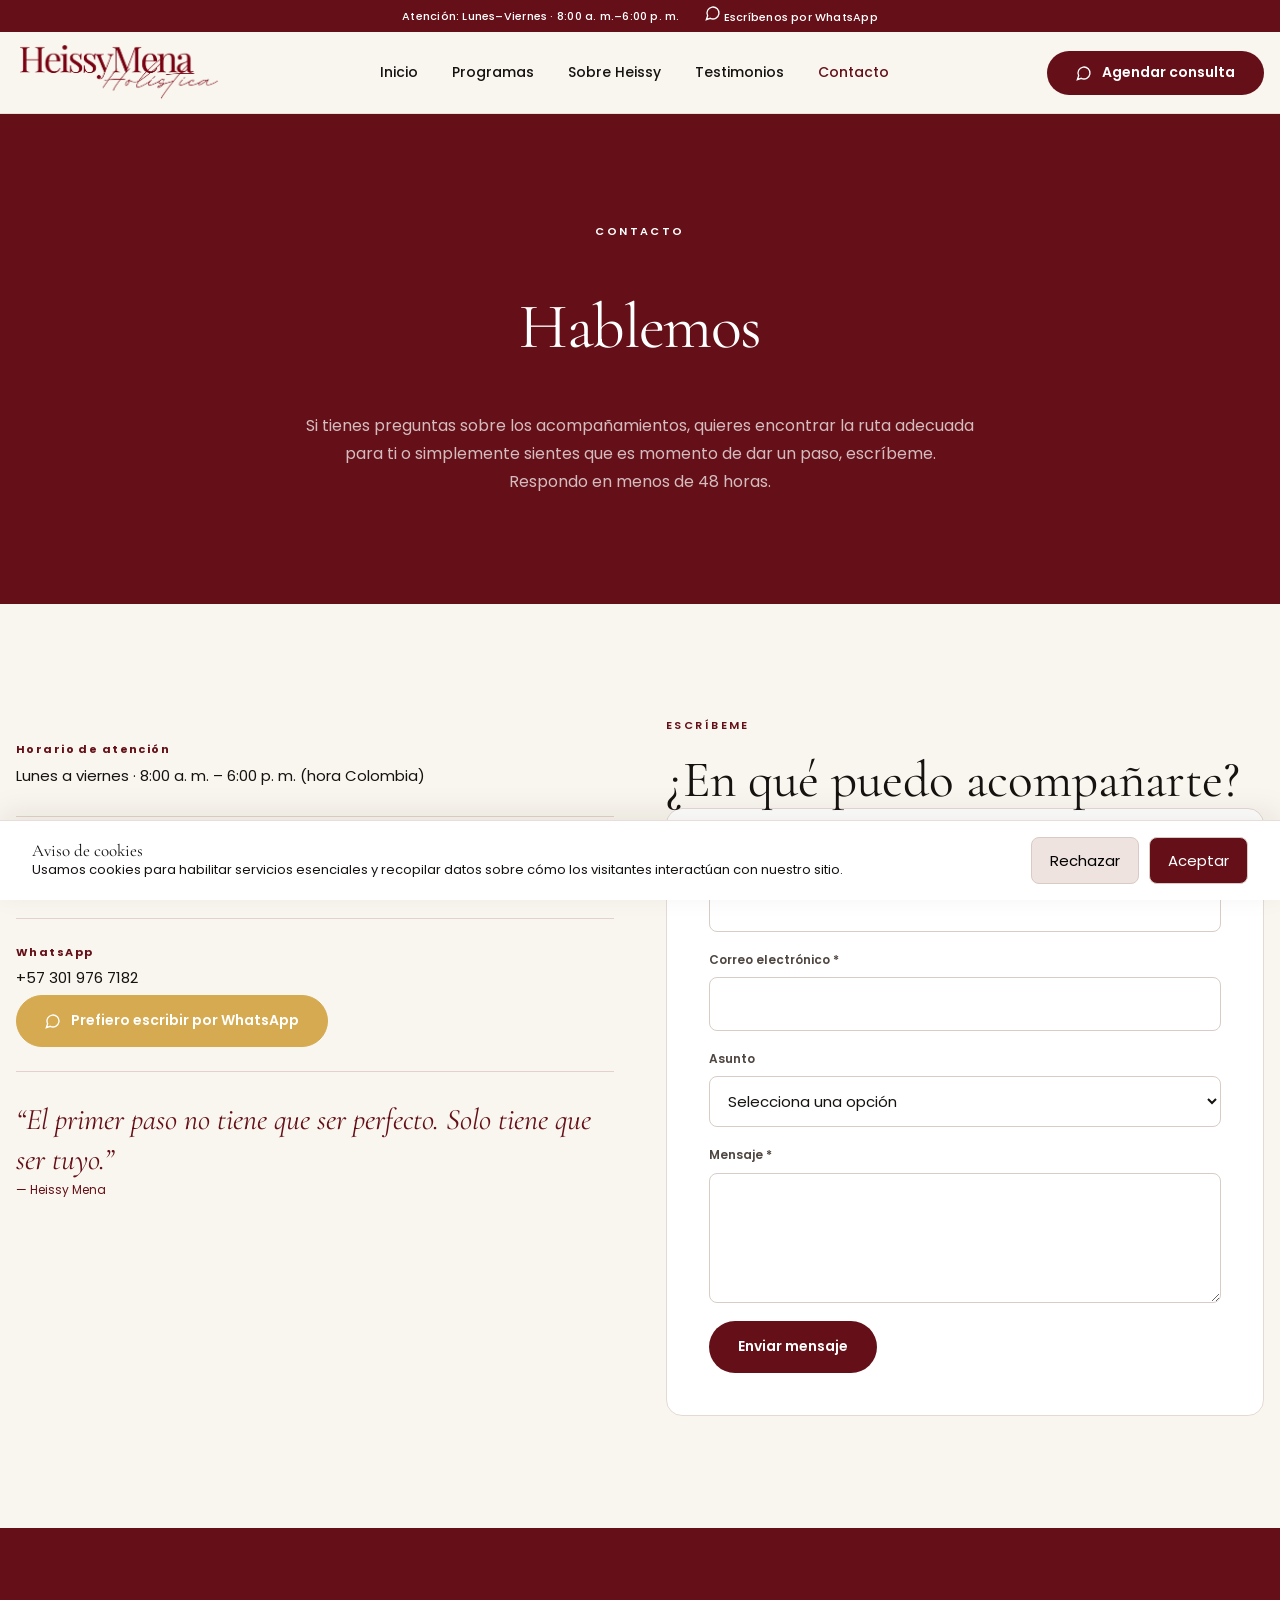
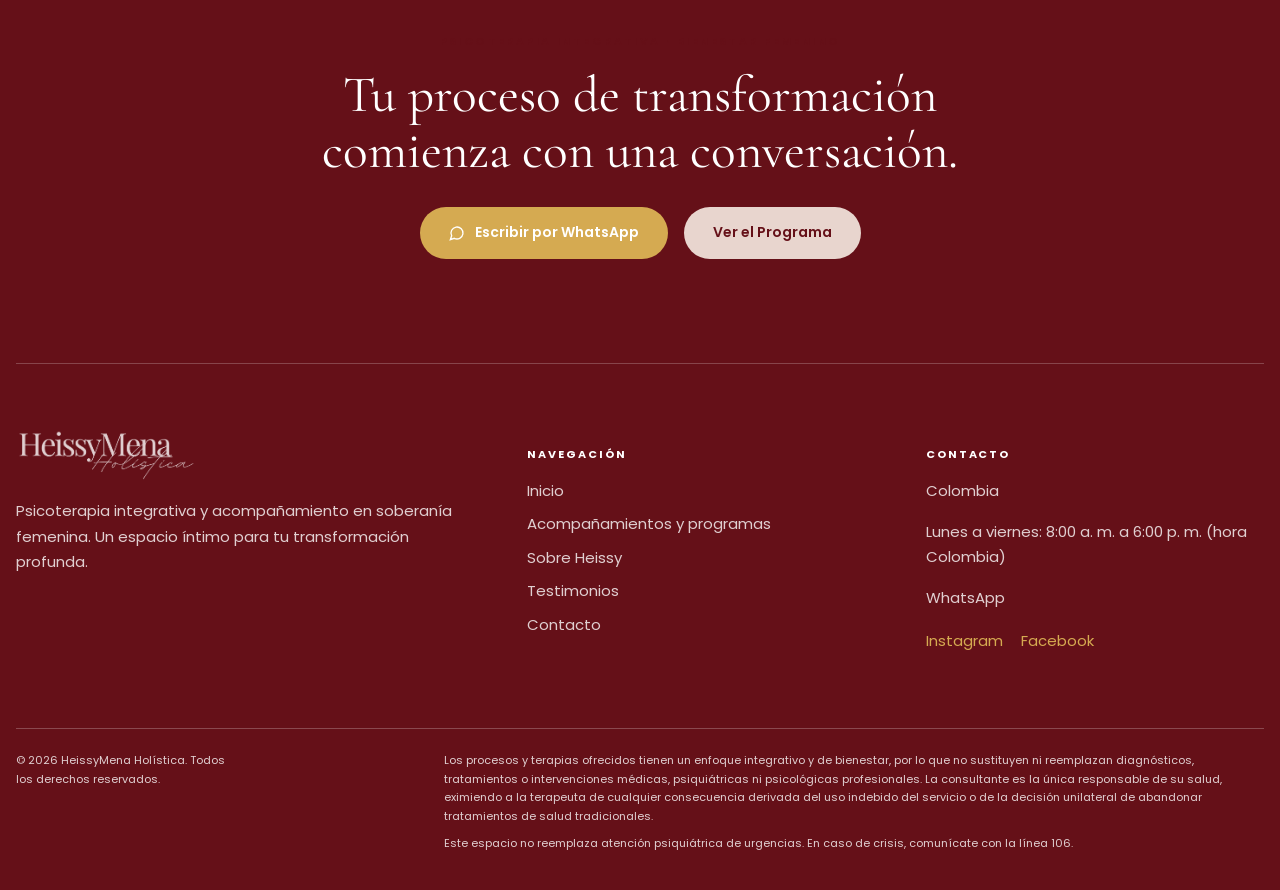
==== contacto/index.html @ 88c6ab63 "add missed files" ====
<!DOCTYPE html>
<html lang="es">
<head>
  <meta charset="utf-8">
  <meta name="viewport" content="width=device-width, initial-scale=1">
  <meta name="description" content="Contacto con Heissy Mena.">
  <title>Contacto · HeissyMena</title>
  <link rel="stylesheet" href="/styles.css?v=20261004">
  <link rel="shortcut icon" href="/favicon.png" type="image/x-icon">
  <script defer src="/app.js?v=20261004"></script>
</head>
<body data-page="contacto">
  <div class="topbar">
    <span>Atención: Lunes–Viernes · 8:00 a. m.–6:00 p. m.</span><a href="https://wa.me/573019767182?text=Hola%20Heissy%2C%20me%20gustar%C3%ADa%20agendar%20una%20consulta"><svg width="16" height="16" viewbox="0 0 24 24" fill="none" stroke="currentcolor" stroke-width="2">
    <path d="M7.9 20A9 9 0 1 0 4 16.1L2 22Z"></path></svg> Escríbenos por WhatsApp</a>
  </div>
  <header class="header">
    <div class="container header-inner">
      <a href="/" aria-label="Inicio"><img class="logo" src="/assets/logo.png" alt="HeissyMena Holística"></a>
      <nav class="nav" aria-label="Navegación principal">
        <a class="" href="/">Inicio</a><a class="" href="/programa/">Programas</a><a class="" href="/sobre/">Sobre Heissy</a><a class="" href="/testimonios/">Testimonios</a><a class="active" href="/contacto/">Contacto</a>
      </nav><a class="header-cta" href="https://wa.me/573019767182?text=Hola%20Heissy%2C%20me%20gustar%C3%ADa%20agendar%20una%20consulta"><svg width="16" height="16" viewbox="0 0 24 24" fill="none" stroke="currentcolor" stroke-width="2">
      <path d="M7.9 20A9 9 0 1 0 4 16.1L2 22Z"></path></svg> Agendar consulta</a><button class="mobile-toggle" aria-label="Abrir menú" aria-expanded="false">☰</button>
    </div>
  </header>
  <main>
    <section class="page-hero">
      <p class="eyebrow" style="color:#fff">Contacto</p>
      <h1 class="display">Hablemos</h1>
      <p class="lead">Si tienes preguntas sobre los acompañamientos, quieres encontrar la ruta adecuada para ti o simplemente sientes que es momento de dar un paso, escríbeme. Respondo en menos de 48 horas.</p>
    </section>
    <section class="section">
      <div class="container contact-layout">
        <div class="contact-info reveal">
          <div class="contact-row">
            <strong>Horario de atención</strong>
            <p>Lunes a viernes · 8:00 a. m. – 6:00 p. m. (hora Colombia)</p>
          </div>
          <div class="contact-row">
            <strong>Modalidad</strong>
            <p>Sesiones 100% online · Toda Colombia y el mundo</p>
          </div>
          <div class="contact-row">
            <strong>WhatsApp</strong>
            <p>+57 301 976 7182</p><a class="btn btn-outline" href="https://wa.me/573019767182?text=Hola%20Heissy%2C%20me%20gustar%C3%ADa%20agendar%20una%20consulta"><svg width="16" height="16" viewbox="0 0 24 24" fill="none" stroke="currentcolor" stroke-width="2">
            <path d="M7.9 20A9 9 0 1 0 4 16.1L2 22Z"></path></svg> Prefiero escribir por WhatsApp</a>
          </div>
          <blockquote class="quote">
            “El primer paso no tiene que ser perfecto. Solo tiene que ser tuyo.”<small style="display:block;font:12px var(--sans)">— Heissy Mena</small>
          </blockquote>
        </div>
        <div>
          <p class="eyebrow">Escríbeme</p>
          <h2 class="section-title">¿En qué puedo acompañarte?</h2>
          <form class="form-card reveal js-form">
            <div class="form-status">
              ¡Mensaje recibido! Te responderé en menos de 48 horas.
            </div>
            <div class="field">
              <label>Nombre *</label><input name="nombre" required="">
            </div>
            <div class="field">
              <label>Correo electrónico *</label><input type="email" name="email" required="">
            </div>
            <div class="field">
              <label>Asunto</label><select name="asunto">
                <option>
                  Selecciona una opción
                </option>
                <option>
                  Valoración terapéutica
                </option>
                <option>
                  Regulación Emocional
                </option>
                <option>
                  De la Exigencia al Ritmo Natural
                </option>
                <option>
                  Acompañamiento Integral de Expansión &amp; Presencia
                </option>
                <option>
                  Activa tu alquimia interna femenina
                </option>
                <option>
                  Programa de 90 Días
                </option>
                <option>
                  Tengo una pregunta general
                </option>
                <option>
                  Otro
                </option>
              </select>
            </div>
            <div class="field">
              <label>Mensaje *</label>
              <textarea required=""></textarea>
            </div><button class="btn btn-primary" type="submit">Enviar mensaje</button>
          </form>
        </div>
      </div>
    </section>
  </main>
  <section class="cta-band">
    <p class="eyebrow">Psicoterapia Integrativa · Bienestar Femenino</p>
    <h2 class="section-title">Tu proceso de transformación<br>
    comienza con una conversación.</h2>
    <div class="actions">
      <a class="btn btn-gold" href="https://wa.me/573019767182?text=Hola%20Heissy%2C%20me%20gustar%C3%ADa%20agendar%20una%20consulta"><svg width="16" height="16" viewbox="0 0 24 24" fill="none" stroke="currentcolor" stroke-width="2">
      <path d="M7.9 20A9 9 0 1 0 4 16.1L2 22Z"></path></svg> Escribir por WhatsApp</a><a class="btn btn-tiza" href="/programa/">Ver el Programa</a>
    </div>
  </section>
  <footer class="footer">
    <div class="container footer-top">
      <div>
        <img class="footer-logo" src="/assets/logo-dark.png" alt="HeissyMena Holística">
        <p>Psicoterapia integrativa y acompañamiento en soberanía femenina. Un espacio íntimo para tu transformación profunda.</p>
      </div>
      <div>
        <h4>Navegación</h4><a href="/">Inicio</a><a href="/programa/">Acompañamientos y programas</a><a href="/sobre/">Sobre Heissy</a><a href="/testimonios/">Testimonios</a><a href="/contacto/">Contacto</a>
      </div>
      <div>
        <h4>Contacto</h4>
        <p>Colombia</p>
        <p>Lunes a viernes: 8:00 a. m. a 6:00 p. m. (hora Colombia)</p><a href="https://wa.me/573019767182">WhatsApp</a>
        <div class="footer-social"><a href="https://www.instagram.com/heissymenaholistica.co" target="_blank" rel="noopener noreferrer">Instagram</a><a href="https://www.facebook.com/share/1HW1AP8QaU/" target="_blank" rel="noopener noreferrer">Facebook</a></div>
      </div>
    </div>
    <div class="container footer-bottom">
      <span>© 2026 HeissyMena Holística. Todos los derechos reservados.</span>
      <div class="legal-notices"><p>Los procesos y terapias ofrecidos tienen un enfoque integrativo y de bienestar, por lo que no sustituyen ni reemplazan diagnósticos, tratamientos o intervenciones médicas, psiquiátricas ni psicológicas profesionales. La consultante es la única responsable de su salud, eximiendo a la terapeuta de cualquier consecuencia derivada del uso indebido del servicio o de la decisión unilateral de abandonar tratamientos de salud tradicionales.</p><p>Este espacio no reemplaza atención psiquiátrica de urgencias. En caso de crisis, comunícate con la línea 106.</p></div>
    </div>
  </footer>
  <aside class="cookie" role="dialog" aria-label="Aviso de cookies">
    <p><strong>Aviso de cookies</strong>Usamos cookies para habilitar servicios esenciales y recopilar datos sobre cómo los visitantes interactúan con nuestro sitio.</p>
    <div class="cookie-actions">
      <button data-cookie="rejected">Rechazar</button><button data-cookie="accepted">Aceptar</button>
    </div>
  </aside>
</body>
</html>
---- styles.css ----
@import url('https://fonts.googleapis.com/css2?family=Cormorant+Garamond:ital,wght@0,300;0,400;0,600;1,400;1,600&family=Poppins:wght@400;500;600&display=swap');
:root {
  --ivory: #f9f6ef;
  --wine: #651018;
  --wine-dark: #651018;
  --blush: #e8d8d0;
  --gold: #d5aa51;
  --olive: #607b2d;
  --ink: #151210;
  --muted: #25201e;
  --white: #fff;
  --line: rgba(123, 16, 24, .16);
  --serif: "Cormorant Garamond", Georgia, serif;
  --sans: "Poppins", sans-serif;
  --container: 1248px;
}
* {
  box-sizing: border-box;
}
html {
  scroll-behavior: smooth;
}
body {
  margin: 0;
  background: var(--ivory);
  color: var(--ink);
  font-family: var(--sans);
  font-size: 15px;
  line-height: 1.7;
}
body.menu-open {
  overflow: hidden;
}
::selection {
  background: var(--wine);
  color: #fff;
}
a {
  color: inherit;
  text-decoration: none;
}
img {
  display: block;
  max-width: 100%;
}
button, input, select, textarea {
  font: inherit;
}
button, a {
  outline-offset: 4px;
}
:focus-visible {
  outline: 2px solid var(--gold);
}
.container {
  width: min(var(--container), calc(100% - 32px));
  margin-inline: auto;
}
.serif {
  font-family: var(--serif);
}
.eyebrow {
  margin: 0 0 18px;
  color: var(--wine);
  font-size: 11px;
  font-weight: 600;
  letter-spacing: .22em;
  text-transform: uppercase;
}
.display {
  font-family: var(--serif);
  font-size: clamp(42px, 5vw, 72px);
  font-weight: 400;
  letter-spacing: -.025em;
  line-height: 1.02;
}
.section-title {
  margin: 0;
  font-family: var(--serif);
  font-size: clamp(36px, 4vw, 58px);
  font-weight: 400;
  line-height: 1.08;
}
.lead {
  font-size: 16px;
  color: var(--muted);
  line-height: 1.75;
}
.center {
  text-align: center;
}
.topbar {
  height: 32px;
  background: var(--wine);
  color: #fff;
  display: flex;
  justify-content: center;
  align-items: center;
  gap: 25px;
  font-size: 11px;
  font-weight: 500;
  letter-spacing: .02em;
}
.header {
  height: 82px;
  background: rgba(249, 246, 239, .98);
  border-bottom: 1px solid #eadfd9;
  position: relative;
  z-index: 50;
}
.header-inner {
  height: 100%;
  display: flex;
  align-items: center;
  justify-content: space-between;
}
.logo {
  width: 205px;
}
.nav {
  display: flex;
  gap: 34px;
  align-items: center;
}
.nav a {
  font-size: 14px;
  font-weight: 500;
  transition: color .25s;
}
.nav a:hover, .nav a.active {
  color: var(--wine);
}
.header-cta, .btn {
  display: inline-flex;
  align-items: center;
  justify-content: center;
  gap: 10px;
  min-height: 52px;
  padding: 0 28px;
  border: 1px solid transparent;
  border-radius: 999px;
  font-size: 14px;
  font-weight: 600;
  cursor: pointer;
  transition: transform .28s ease, background .28s ease, color .28s ease, border-color .28s ease;
}
.header-cta {
  min-height: 44px;
  background: var(--wine);
  color: #fff;
}
.btn:hover, .header-cta:hover {
  transform: translateY(-2px);
}
.btn-primary {
  background: var(--wine);
  color: #fff;
}
.btn-gold {
  background: var(--gold);
  color: #fff;
}
.btn-outline {
  border-color: var(--gold);
  background-color: var(--gold);
  color: var(--white);
}
.btn-light {
  border-color: rgba(255, 255, 255, .7);
  color: #fff;
}

.btn-tiza{
  background-color: #E8D5CE;
  color: var(--wine);
}

.mobile-toggle {
  display: none;
  border: 0;
  background: none;
  color: var(--wine);
  font-size: 26px;
}
.hero-home {
  min-height: 738px;
  display: grid;
  grid-template-columns: 1.3fr .7fr;
  gap: 64px;
  align-items: center;
  padding-block: 96px;
}
.hero-copy {
  max-width: 640px;
}
.hero-copy .display {
  max-width: 620px;
  margin: 0 0 24px;
}
.hero-copy .lead {
  max-width: 580px;
  margin: 0 0 30px;
}
.actions {
  display: flex;
  gap: 16px;
  flex-wrap: wrap;
}
.arch {
  position: relative;
  width: min(100%, 384px);
  height: 510px;
  margin-left: auto;
  border-radius: 192px 192px 0 0;
  overflow: visible;
}
.arch img {
  width: 100%;
  height: 100%;
  object-fit: cover;
  border-radius: inherit;
}
.badge-90 {
  position: absolute;
  left: -18px;
  bottom: -18px;
  width: 80px;
  height: 80px;
  border-radius: 50%;
  display: grid;
  place-content: center;
  background: var(--gold);
  color: #fff;
  text-align: center;
  box-shadow: 0 12px 28px rgba(57, 35, 17, .18);
}
.badge-90 strong {
  font: 600 22px/18px var(--serif);
}
.badge-90 small {
  font: 600 9px/1 var(--sans);
  letter-spacing: .09em;
}
.section {
  padding: 112px 0;
}
.white {
  background: #fff;
}
.blush {
  background: var(--blush);
}
.wine {
  background: var(--wine);
  color: #fff;
}
.olive {
  background: var(--olive);
  color: #fff;
}
.intro {
  max-width: 740px;
  margin: 0 auto 58px;
}
.phase-grid {
  display: grid;
  grid-template-columns: repeat(3, 1fr);
  gap: 18px;
}
.phase {
  background: #fff;
  border: 1px solid #eee2dc;
  min-height: 350px;
  overflow: hidden;
}
.phase .cap {
  height: 110px;
  background: var(--blush);
  display: flex;
  align-items: end;
  padding: 22px 26px;
  font: 400 52px/1 var(--serif);
  color: rgba(123, 16, 24, .6);
}
.phase-body {
  padding: 28px;
}
.phase h3 {
  margin: 8px 0 12px;
  font: 400 30px/1.1 var(--serif);
}
.phase p {
  color: var(--muted);
}
.investment {
  margin-top: 42px;
  text-align: center;
}
.price {
  font: 400 42px/1 var(--sans);
  margin: 8px 0;
}
.service-grid {
  display: grid;
  grid-template-columns: repeat(2, minmax(0, 1fr));
  gap: 22px;
}
.service-card {
  min-width: 0;
  padding: 38px;
  background: var(--ivory);
  border: 1px solid rgba(101, 16, 24, .14);
  border-radius: 14px;
  display: flex;
  flex-direction: column;
  align-items: flex-start;
}
.service-card:not(.service-card--intro) {
  padding-top: 0;
  overflow: hidden;
}
.service-cover {
  width: calc(100% + 76px);
  height: 340px;
  margin: 0 -38px 34px;
  overflow: hidden;
  background: var(--blush);
}
.service-cover img {
  width: 100%;
  height: 100%;
  object-fit: cover;
  transition: transform .7s cubic-bezier(.16, 1, .3, 1);
}
.service-card:hover .service-cover img {
  transform: scale(1.025);
}
.service-cover--body img {
  object-position: center 48%;
}
.service-cover--rhythm img {
  object-position: center 38%;
}
.service-cover--expansion img {
  object-position: center 57%;
}
.service-cover--alchemy img {
  object-position: center 34%;
}
.service-card--intro {
  grid-column: 1 / -1;
  display: grid;
  grid-template-columns: minmax(0, 1fr) minmax(260px, .7fr);
  column-gap: 54px;
}
.service-card--intro .service-card__header,
.service-card--intro .service-description {
  grid-column: 1;
}
.service-card--intro .service-details,
.service-card--intro .btn {
  grid-column: 2;
}
.service-card--intro .service-details {
  grid-row: 1 / span 2;
  align-self: center;
}
.service-card--intro .btn {
  align-self: end;
}
.service-card--deep {
  background: var(--wine);
  color: #fff;
  border-color: var(--wine);
}
.service-card__header h3 {
  margin: 8px 0 0;
  font: 400 clamp(30px, 3vw, 40px)/1.08 var(--serif);
  text-wrap: balance;
}
.service-label-row {
  display: flex;
  align-items: center;
  justify-content: space-between;
  gap: 16px;
}
.service-label {
  margin: 0;
  color: var(--wine);
  font-size: 11px;
  font-weight: 600;
  letter-spacing: .16em;
  text-transform: uppercase;
}
.service-card--deep .service-label,
.program-highlight .service-label {
  color: var(--gold);
}
.service-badge {
  padding: 5px 10px;
  border: 1px solid rgba(255, 255, 255, .42);
  border-radius: 999px;
  font-size: 10px;
  font-weight: 600;
  letter-spacing: .08em;
  text-transform: uppercase;
  white-space: nowrap;
}
.service-subtitle {
  margin: 12px 0 0;
  color: var(--wine);
  font-size: 13px;
  font-weight: 500;
}
.service-description {
  margin: 24px 0 30px;
  color: var(--muted);
  line-height: 1.75;
}
.service-card--deep .service-description {
  color: rgba(255, 255, 255, .82);
}
.service-details {
  width: 100%;
  margin-top: auto;
  margin-bottom: 28px;
  border-top: 1px solid rgba(101, 16, 24, .16);
}
.service-details div {
  padding: 13px 0;
  border-bottom: 1px solid rgba(101, 16, 24, .16);
  display: flex;
  justify-content: space-between;
  gap: 22px;
}
.service-details span {
  color: var(--muted);
  font-size: 12px;
}
.service-details strong {
  color: var(--wine);
  text-align: right;
  font-size: 13px;
}
.service-card--deep .service-details,
.service-card--deep .service-details div {
  border-color: rgba(255, 255, 255, .2);
}
.service-card--deep .service-details span,
.service-card--deep .service-details strong {
  color: #fff;
}
.service-card--deep .btn {
  background: var(--gold);
}
.program-highlight {
  padding: 76px 0;
  background: var(--wine);
  color: #fff;
}
.program-highlight__inner {
  display: flex;
  align-items: center;
  justify-content: space-between;
  gap: 48px;
}
.program-highlight .section-title {
  margin-top: 7px;
}
.program-highlight p:not(.service-label) {
  margin: 14px 0 0;
  color: rgba(255, 255, 255, .78);
}

/* Dedicated programs page */
.programs-intro {
  padding: 104px 0 88px;
  background: var(--ivory);
}
.programs-intro__layout {
  display: grid;
  grid-template-columns: minmax(0, 1.15fr) minmax(360px, .85fr);
  align-items: end;
  gap: 72px;
}
.programs-intro h1 {
  max-width: 760px;
  margin: 0;
  color: var(--wine);
  font: 400 clamp(54px, 7vw, 94px)/.94 var(--serif);
  letter-spacing: -.03em;
  text-wrap: balance;
}
.programs-intro__copy {
  max-width: 580px;
}
.programs-intro__copy p {
  margin: 0 0 18px;
  color: var(--muted);
  font-size: 16px;
  line-height: 1.8;
}
.text-link {
  display: inline-flex;
  align-items: center;
  gap: 10px;
  margin-top: 12px;
  padding-bottom: 3px;
  border-bottom: 1px solid currentColor;
  color: var(--wine);
  font-weight: 600;
}
.valuation-band {
  padding: 56px 0;
  background: var(--wine);
  color: #fff;
}
.valuation-band__layout {
  display: grid;
  grid-template-columns: minmax(0, 1.3fr) minmax(280px, .7fr) auto;
  align-items: center;
  gap: 48px;
}
.valuation-band h2 {
  margin: 6px 0 12px;
  font: 400 clamp(34px, 4vw, 48px)/1.05 var(--serif);
}
.valuation-band p:not(.service-label) {
  max-width: 680px;
  margin: 0;
  color: rgba(255, 255, 255, .78);
}
.valuation-band .service-label,
.program-entry--wine .service-label {
  color: var(--gold);
}
.program-entry {
  padding: 112px 0;
  background: #fff;
}
.program-entry--tinted {
  background: var(--blush);
}
.program-entry--wine {
  background: var(--wine);
  color: #fff;
}
.program-entry__layout {
  display: grid;
  grid-template-columns: minmax(300px, .82fr) minmax(0, 1.18fr);
  align-items: center;
  gap: clamp(56px, 8vw, 116px);
}
.program-entry__layout--reverse .program-entry__image {
  order: 2;
}
.program-entry__image {
  min-height: 600px;
  margin: 0;
  overflow: hidden;
  border-radius: 220px 220px 14px 14px;
}
.program-entry__image img {
  width: 100%;
  height: 100%;
  min-height: 600px;
  object-fit: cover;
  transition: transform .8s cubic-bezier(.16, 1, .3, 1);
}
.program-entry:hover .program-entry__image img {
  transform: scale(1.025);
}
#retorno-al-cuerpo .program-entry__image img {
  object-position: center 48%;
}
#ritmo-natural .program-entry__image img {
  object-position: center 45%;
}
#expansion-presencia .program-entry__image img {
  object-position: center 57%;
}
#alquimia-femenina .program-entry__image img {
  object-position: center 34%;
}
.program-entry__content {
  max-width: 680px;
}
.program-entry__content h2 {
  max-width: 740px;
  margin: 8px 0 20px;
  color: var(--wine);
  font: 400 clamp(42px, 5vw, 66px)/.98 var(--serif);
  letter-spacing: -.025em;
  text-wrap: balance;
}
.program-entry__content > p:not(.service-label):not(.program-entry__subtitle) {
  max-width: 66ch;
  margin: 0 0 16px;
  color: var(--muted);
  line-height: 1.85;
}
.program-entry__subtitle {
  max-width: 54ch;
  margin: -6px 0 26px;
  color: var(--wine);
  font-family: var(--serif);
  font-size: 23px;
  font-style: italic;
  line-height: 1.35;
}
.program-entry--wine .program-entry__content h2,
.program-entry--wine .program-entry__content > p {
  color: #fff;
}
.program-entry--wine .program-entry__content > p:not(.service-label) {
  color: rgba(255, 255, 255, .8);
}
.program-entry__label-row {
  display: flex;
  align-items: center;
  gap: 16px;
}
.program-entry__label-row > * {
  margin: 0;
}
.program-entry__label-row span {
  padding: 4px 10px;
  border: 1px solid rgba(255, 255, 255, .42);
  border-radius: 999px;
  font-size: 10px;
  font-weight: 600;
  letter-spacing: .12em;
  text-transform: uppercase;
}
.program-facts {
  margin: 34px 0 32px;
  border-top: 1px solid var(--line);
}
.program-facts div {
  display: flex;
  justify-content: space-between;
  gap: 24px;
  padding: 14px 0;
  border-bottom: 1px solid var(--line);
}
.program-facts dt {
  color: var(--muted);
  font-size: 12px;
  letter-spacing: .1em;
  text-transform: uppercase;
}
.program-facts dd {
  margin: 0;
  color: var(--wine);
  font-size: 14px;
  font-weight: 600;
  text-align: right;
}
.program-facts--light,
.program-facts--light div {
  border-color: rgba(255, 255, 255, .22);
}
.program-facts--light dt,
.program-facts--light dd {
  color: #fff;
}
.valuation-band .program-facts {
  margin: 0;
}
.programs-process__heading {
  display: grid;
  grid-template-columns: 1fr 1fr;
  align-items: end;
  gap: 64px;
  margin-bottom: 60px;
}
.programs-process__heading > p {
  max-width: 58ch;
  margin: 0;
  color: var(--muted);
}
.programs-process__steps {
  display: grid;
  grid-template-columns: repeat(3, 1fr);
  gap: 36px;
  margin: 0;
  padding: 0;
  list-style: none;
}
.programs-process__steps li {
  display: grid;
  grid-template-columns: auto 1fr;
  gap: 18px;
  padding-top: 24px;
  border-top: 1px solid var(--line);
}
.programs-process__steps span {
  display: grid;
  width: 38px;
  height: 38px;
  place-items: center;
  border: 1px solid var(--gold);
  border-radius: 50%;
  color: var(--wine);
  font-weight: 600;
}
.programs-process__steps h3 {
  margin: 2px 0 8px;
  color: var(--wine);
  font: 600 23px/1.2 var(--serif);
}
.programs-process__steps p {
  margin: 0;
  color: var(--muted);
}
.process-section .intro {
  margin-bottom: 46px;
}
.process-grid {
  list-style: none;
  margin: 0;
  padding: 0;
  display: grid;
  grid-template-columns: repeat(3, 1fr);
  gap: 34px;
}
.process-step {
  padding-top: 22px;
  border-top: 1px solid rgba(101, 16, 24, .28);
  display: flex;
  gap: 18px;
}
.process-step > span {
  color: var(--wine);
  font: 400 34px/1 var(--serif);
}
.process-step strong {
  color: var(--wine);
  font-size: 15px;
}
.process-step p {
  margin: 7px 0 0;
  color: var(--muted);
}
.social-band {
  background: #fff;
}
.social-band__inner {
  display: grid;
  grid-template-columns: 1.2fr .8fr;
  gap: 70px;
  align-items: center;
}
.social-band .lead {
  max-width: 650px;
  margin: 18px 0 0;
}
.social-actions {
  display: flex;
  flex-direction: column;
  gap: 14px;
}
.policies-section {
  background: var(--ivory);
  border-top: 1px solid rgba(101, 16, 24, .12);
}
.policies-section .intro {
  margin: 0 0 42px;
}
.policy-grid {
  display: grid;
  grid-template-columns: repeat(2, 1fr);
  gap: 0 48px;
  border-top: 1px solid rgba(101, 16, 24, .2);
}
.policy-item {
  padding: 26px 0;
  border-bottom: 1px solid rgba(101, 16, 24, .2);
}
.policy-item h3 {
  margin: 0 0 8px;
  color: var(--wine);
  font: 600 18px/1.3 var(--serif);
}
.policy-item p {
  margin: 0;
  color: var(--muted);
}
.about-home {
  display: grid;
  grid-template-columns: .8fr 1.2fr;
  gap: 80px;
  align-items: center;
}
.about-image {
  height: 650px;
  border-radius: 250px 250px 0 0;
  overflow: hidden;
}
.about-image img {
  width: 100%;
  height: 100%;
  object-fit: cover;
}
.quote {
  font: italic 400 30px/1.35 var(--serif);
  color: var(--wine);
  margin: 28px 0;
}
.feature-list {
  display: grid;
  gap: 0;
  margin-top: 26px;
}
.feature {
  padding: 18px 0;
  border-top: 1px solid rgba(123, 16, 24, .15);
}
.feature strong {
  display: block;
  color: var(--wine);
  margin-bottom: 4px;
}
.testimonials-grid {
  display: grid;
  grid-template-columns: repeat(3, 1fr);
  gap: 18px;
}
.testimonial {
  padding: 32px;
  background: #fff;
  border: 1px solid #e8ddd8;
  min-height: 320px;
  display: flex;
  flex-direction: column;
}
.stars {
  color: var(--gold);
  letter-spacing: 3px;
}
.testimonial blockquote {
  font: italic 400 22px/1.5 var(--serif);
  margin: 24px 0;
  flex: 1;
}
.person {
  display: flex;
  align-items: center;
  gap: 13px;
}
.person img {
  width: 54px;
  height: 54px;
  border-radius: 50%;
  object-fit: cover;
}
.person strong {
  display: block;
}
.person small {
  color: var(--muted);
}
.cta-band {
  padding: 104px 16px;
  text-align: center;
  background: var(--wine);
  color: #fff;
}
.cta-band .section-title {
  max-width: 720px;
  margin: 0 auto 28px;
}
.cta-band__copy {
  max-width: 720px;
  margin: -8px auto 30px;
  color: rgba(255, 255, 255, .8);
  font-size: 16px;
  line-height: 1.75;
}
.cta-band .actions {
  justify-content: center;
}
.cta-band--social .actions {
  gap: 12px;
}
.footer {
  background: var(--wine);
  color: rgba(255, 255, 255, .8);
  padding: 0 0 30px;
}
.footer-top {
  padding: 66px 0;
  border-top: 1px solid rgba(255, 255, 255, .22);
  display: grid;
  grid-template-columns: 1.2fr .9fr .9fr;
  gap: 60px;
}
.footer-logo {
  width: 180px;
  margin-bottom: 16px;
  filter: brightness(0) invert(1);
  opacity: .8;
}
.footer h4 {
  color: #fff;
  font-size: 11px;
  letter-spacing: .18em;
  text-transform: uppercase;
}
.footer a {
  display: block;
  margin: 8px 0;
}
.footer-social {
  display: flex;
  gap: 18px;
  margin-top: 10px;
}
.footer-social a {
  color: var(--gold);
}
.footer-bottom {
  border-top: 1px solid rgba(255, 255, 255, .24);
  padding-top: 22px;
  display: flex;
  justify-content: space-between;
  align-items: flex-start;
  gap: 30px;
  font-size: 11px;
}
.footer-bottom > span {
  flex: 0 0 220px;
}
.legal-notices {
  max-width: 820px;
}
.legal-notices p {
  margin: 0 0 8px;
}
.page-hero {
  padding: 108px 16px;
  text-align: center;
  background: var(--wine);
  color: #fff;
}
.page-hero.blush-hero {
  background: var(--blush);
  color: var(--ink);
}
.page-hero .lead {
  max-width: 670px;
  margin: 18px auto 0;
  color: inherit;
  opacity: .72;
}
.check-layout {
  display: grid;
  grid-template-columns: .8fr 1.2fr;
  gap: 80px;
  align-items: start;
}
.check-list {
  display: grid;
  gap: 4px;
}
.check-list li {
  list-style: none;
  padding: 15px 0 15px 34px;
  border-bottom: 1px solid var(--line);
  position: relative;
}
.check-list li::before {
  content: "✓";
  position: absolute;
  left: 0;
  color: var(--wine);
  font-weight: 600;
}
.pullquote {
  margin-top: 40px;
  padding: 40px;
  background: var(--wine);
  color: #fff;
  font: italic 400 28px/1.35 var(--serif);
}
.phase-detail {
  display: grid;
  grid-template-columns: repeat(3, 1fr);
  gap: 20px;
}
.phase-detail article {
  padding: 34px;
  background: #fff;
  border: 1px solid #e5d8d0;
}
.phase-detail .num {
  font: 400 50px/1 var(--serif);
  color: var(--gold);
}
.phase-detail ul {
  padding: 0;
  margin: 22px 0 0;
}
.phase-detail li {
  list-style: none;
  padding: 8px 0;
  border-top: 1px solid #eee;
}
.includes {
  display: grid;
  grid-template-columns: repeat(2, 1fr);
  gap: 0;
}
.include {
  padding: 30px 34px;
  border-bottom: 1px solid rgba(255, 255, 255, .28);
}
.include:nth-child(odd) {
  border-right: 1px solid rgba(255, 255, 255, .28);
}
.include h3 {
  font: 400 29px/1.1 var(--serif);
  margin: 0 0 8px;
}
.price-box {
  max-width: 760px;
  margin: auto;
  padding: 60px;
  text-align: center;
  background: #fff;
  border: 1px solid #e8ddd8;
}
.form-layout, .contact-layout {
  display: grid;
  grid-template-columns: 1fr 1fr;
  gap: 52px;
  align-items: start;
}
.form-card {
  background: #fff;
  padding: 42px;
  border: 1px solid #e5d9d3;
  border-radius: 16px;
}
.field {
  display: grid;
  gap: 7px;
  margin-bottom: 18px;
}
.field label {
  font-size: 12px;
  font-weight: 600;
  color: #4f4541;
}
.field input, .field select, .field textarea {
  width: 100%;
  border: 1px solid #d8ccc6;
  border-radius: 8px;
  background: #fff;
  padding: 13px 14px;
  color: var(--ink);
}
.field textarea {
  min-height: 130px;
  resize: vertical;
}
.form-status {
  display: none;
  padding: 18px;
  background: #eef4e7;
  color: #42611d;
  margin-bottom: 18px;
}
.form-status.show {
  display: block;
}
.steps {
  display: grid;
  grid-template-columns: repeat(3, 1fr);
  gap: 18px;
  margin-top: 42px;
}
.step {
  padding: 26px;
  background: rgba(255, 255, 255, .12);
}
.step span {
  font: 400 36px/1 var(--serif);
  color: var(--gold);
}
.story-layout {
  display: grid;
  grid-template-columns: .82fr 1.18fr;
  gap: 86px;
  align-items: center;
}
.portrait-tall {
  height: 670px;
  border-radius: 220px 220px 0 0;
  object-fit: cover;
  width: 100%;
}
.story-copy p {
  color: var(--muted);
}
.philosophy {
  display: grid;
  grid-template-columns: 1fr 1fr;
  gap: 24px;
}
.philosophy article {
  padding: 28px 0;
  border-top: 1px solid rgba(255, 255, 255, .35);
}
.education {
  display: grid;
  grid-template-columns: repeat(2, 1fr);
  gap: 18px;
}
.education article {
  padding: 28px;
  background: #fff;
  border: 1px solid #e7dbd5;
}
.education h3 {
  font: 400 26px/1.2 var(--serif);
  margin: 0;
}
.education strong {
  display: block;
  color: var(--wine);
  font-size: 11px;
  letter-spacing: .12em;
  text-transform: uppercase;
  margin: 9px 0;
}
.stats {
  display: grid;
  grid-template-columns: repeat(4, 1fr);
  gap: 0;
  background: var(--wine);
  color: #fff;
  padding: 48px 0;
}
.stat {
  text-align: center;
}
.stat strong {
  display: block;
  font: 600 40px/1 var(--serif);
}
.stat span {
  font-size: 12px;
  opacity: .7;
}
.testimony-wall {
  display: grid;
  grid-template-columns: repeat(2, 1fr);
  gap: 24px;
}
.testimony-large {
  padding: 36px;
  background: #fff;
  border: 1px solid #e7dcd7;
}
.testimony-large .person {
  margin-bottom: 22px;
}
.testimony-large blockquote {
  font: italic 400 24px/1.55 var(--serif);
  margin: 0;
}
.contact-info {
  display: grid;
  gap: 0;
}
.contact-row {
  padding: 24px 0;
  border-bottom: 1px solid var(--line);
}
.contact-row strong {
  display: block;
  color: var(--wine);
  font-size: 11px;
  letter-spacing: .13em;
}
.contact-row p {
  margin: 4px 0;
}
.cookie {
  position: fixed;
  left: 0;
  right: 0;
  bottom: 0;
  z-index: 90;
  background: #fff;
  border-top: 1px solid #e8ddd8;
  box-shadow: 0 -8px 30px rgba(40, 20, 10, .08);
  padding: 16px 32px;
  display: flex;
  align-items: center;
  justify-content: space-between;
  gap: 28px;
}
.cookie p {
  margin: 0;
  max-width: 900px;
  font-size: 13px;
  line-height: 1.45;
}
.cookie strong {
  font: 400 17px var(--serif);
  display: block;
}
.cookie-actions {
  display: flex;
  gap: 10px;
}
.cookie button {
  padding: 10px 18px;
  border-radius: 8px;
  border: 1px solid #d8cbc5;
  background: #eee3de;
  cursor: pointer;
}
.cookie button:last-child {
  background: var(--wine);
  color: #fff;
}
.reveal {
  opacity: 1;
  transform: none;
  filter: none;
}
.js .reveal {
  opacity: 0;
  transform: translateY(24px);
  filter: blur(3px);
  transition: opacity .72s cubic-bezier(.16, 1, .3, 1), transform .72s cubic-bezier(.16, 1, .3, 1), filter .72s cubic-bezier(.16, 1, .3, 1);
}
.js .reveal.visible {
  opacity: 1;
  transform: none;
  filter: none;
}
.reveal:nth-child(2) {
  transition-delay: .08s;
}
.reveal:nth-child(3) {
  transition-delay: .16s;
}
.reveal:nth-child(4) {
  transition-delay: .24s;
}
@media (max-width: 900px) {
  .topbar {
    font-size: 9px;
  }
  .header {
    height: 72px;
  }
  .logo {
    width: 165px;
  }
  .nav, .header-cta {
    display: none;
  }
  .mobile-toggle {
    display: block;
  }
  .nav.open {
    display: flex;
    position: fixed;
    inset: 104px 0 0;
    background: var(--ivory);
    flex-direction: column;
    padding: 50px;
    gap: 28px;
  }
  .hero-home {
    grid-template-columns: 1fr;
    padding-block: 62px;
    gap: 50px;
  }
  .hero-copy {
    text-align: center;
    margin: auto;
  }
  .hero-copy .lead {
    margin-inline: auto;
  }
  .actions {
    justify-content: center;
  }
  .arch {
    margin: auto;
    width: min(85%, 384px);
  }
  .phase-grid, .phase-detail, .testimonials-grid, .service-grid, .process-grid, .policy-grid {
    grid-template-columns: 1fr;
  }
  .service-card--intro {
    grid-column: auto;
    display: flex;
  }
  .program-highlight__inner {
    align-items: flex-start;
    flex-direction: column;
  }
  .social-band__inner {
    grid-template-columns: 1fr;
    gap: 38px;
  }
  .about-home, .story-layout, .check-layout, .form-layout, .contact-layout {
    grid-template-columns: 1fr;
    gap: 42px;
  }
  .about-image, .portrait-tall {
    height: 520px;
    max-width: 430px;
    margin: auto;
  }
  .philosophy, .education, .includes, .testimony-wall {
    grid-template-columns: 1fr;
  }
  .include:nth-child(odd) {
    border-right: 0;
  }
  .steps {
    grid-template-columns: 1fr;
  }
  .programs-intro__layout,
  .valuation-band__layout,
  .program-entry__layout,
  .programs-process__heading {
    grid-template-columns: 1fr;
  }
  .programs-intro__layout {
    gap: 34px;
  }
  .valuation-band__layout {
    gap: 30px;
  }
  .valuation-band .btn {
    justify-self: start;
  }
  .program-entry__layout {
    gap: 52px;
  }
  .program-entry__layout--reverse .program-entry__image {
    order: 0;
  }
  .program-entry__image,
  .program-entry__image img {
    min-height: 520px;
  }
  .programs-process__heading {
    gap: 22px;
  }
  .programs-process__steps {
    grid-template-columns: 1fr;
  }
  .footer-top {
    grid-template-columns: 1fr;
  }
  .footer-bottom {
    flex-direction: column;
  }
  .stats {
    grid-template-columns: repeat(2, 1fr);
    gap: 36px 0;
  }
  .section {
    padding: 80px 0;
  }
}
@media (max-width: 560px) {
  .container {
    width: min(100% - 24px, var(--container));
  }
  .topbar {
    justify-content: center;
  }
  .topbar span:first-child {
    display: none;
  }
  .hero-home {
    min-height: auto;
    padding-block: 48px;
  }
  .display {
    font-size: 43px;
  }
  .section-title {
    font-size: 38px;
  }
  .arch {
    height: 430px;
  }
  .actions {
    flex-direction: column;
  }
  .btn {
    width: 100%;
  }
  .page-hero {
    padding: 78px 14px;
  }
  .form-card, .price-box {
    padding: 26px 20px;
  }
  .service-card {
    padding: 28px 22px;
  }
  .service-card:not(.service-card--intro) {
    padding-top: 0;
  }
  .service-cover {
    width: calc(100% + 44px);
    height: 280px;
    margin: 0 -22px 28px;
  }
  .service-label-row,
  .service-details div {
    align-items: flex-start;
    flex-direction: column;
    gap: 8px;
  }
  .service-details strong {
    text-align: left;
  }
  .service-badge {
    white-space: normal;
  }
  .program-highlight {
    padding: 62px 0;
  }
  .programs-intro {
    padding: 64px 0 58px;
  }
  .programs-intro h1 {
    font-size: 50px;
  }
  .valuation-band {
    padding: 46px 0;
  }
  .program-entry {
    padding: 72px 0;
  }
  .program-entry__image,
  .program-entry__image img {
    min-height: 430px;
  }
  .program-entry__image {
    border-radius: 180px 180px 12px 12px;
  }
  .program-entry__content h2 {
    font-size: 42px;
  }
  .program-entry__label-row,
  .program-facts div {
    align-items: flex-start;
    flex-direction: column;
    gap: 8px;
  }
  .program-facts dd {
    text-align: left;
  }
  .cookie {
    padding: 14px;
    display: block;
  }
  .cookie-actions {
    margin-top: 12px;
  }
  .cookie-actions button {
    flex: 1;
  }
  .footer {
    padding-bottom: 160px;
  }
  .stats {
    padding-inline: 12px;
  }
}
@media (prefers-reduced-motion: reduce) {
  html {
    scroll-behavior: auto;
  }
  .reveal {
    opacity: 1;
    transform: none;
    filter: none;
    transition: none;
  }
  .btn, .header-cta {
    transition: none;
  }
}
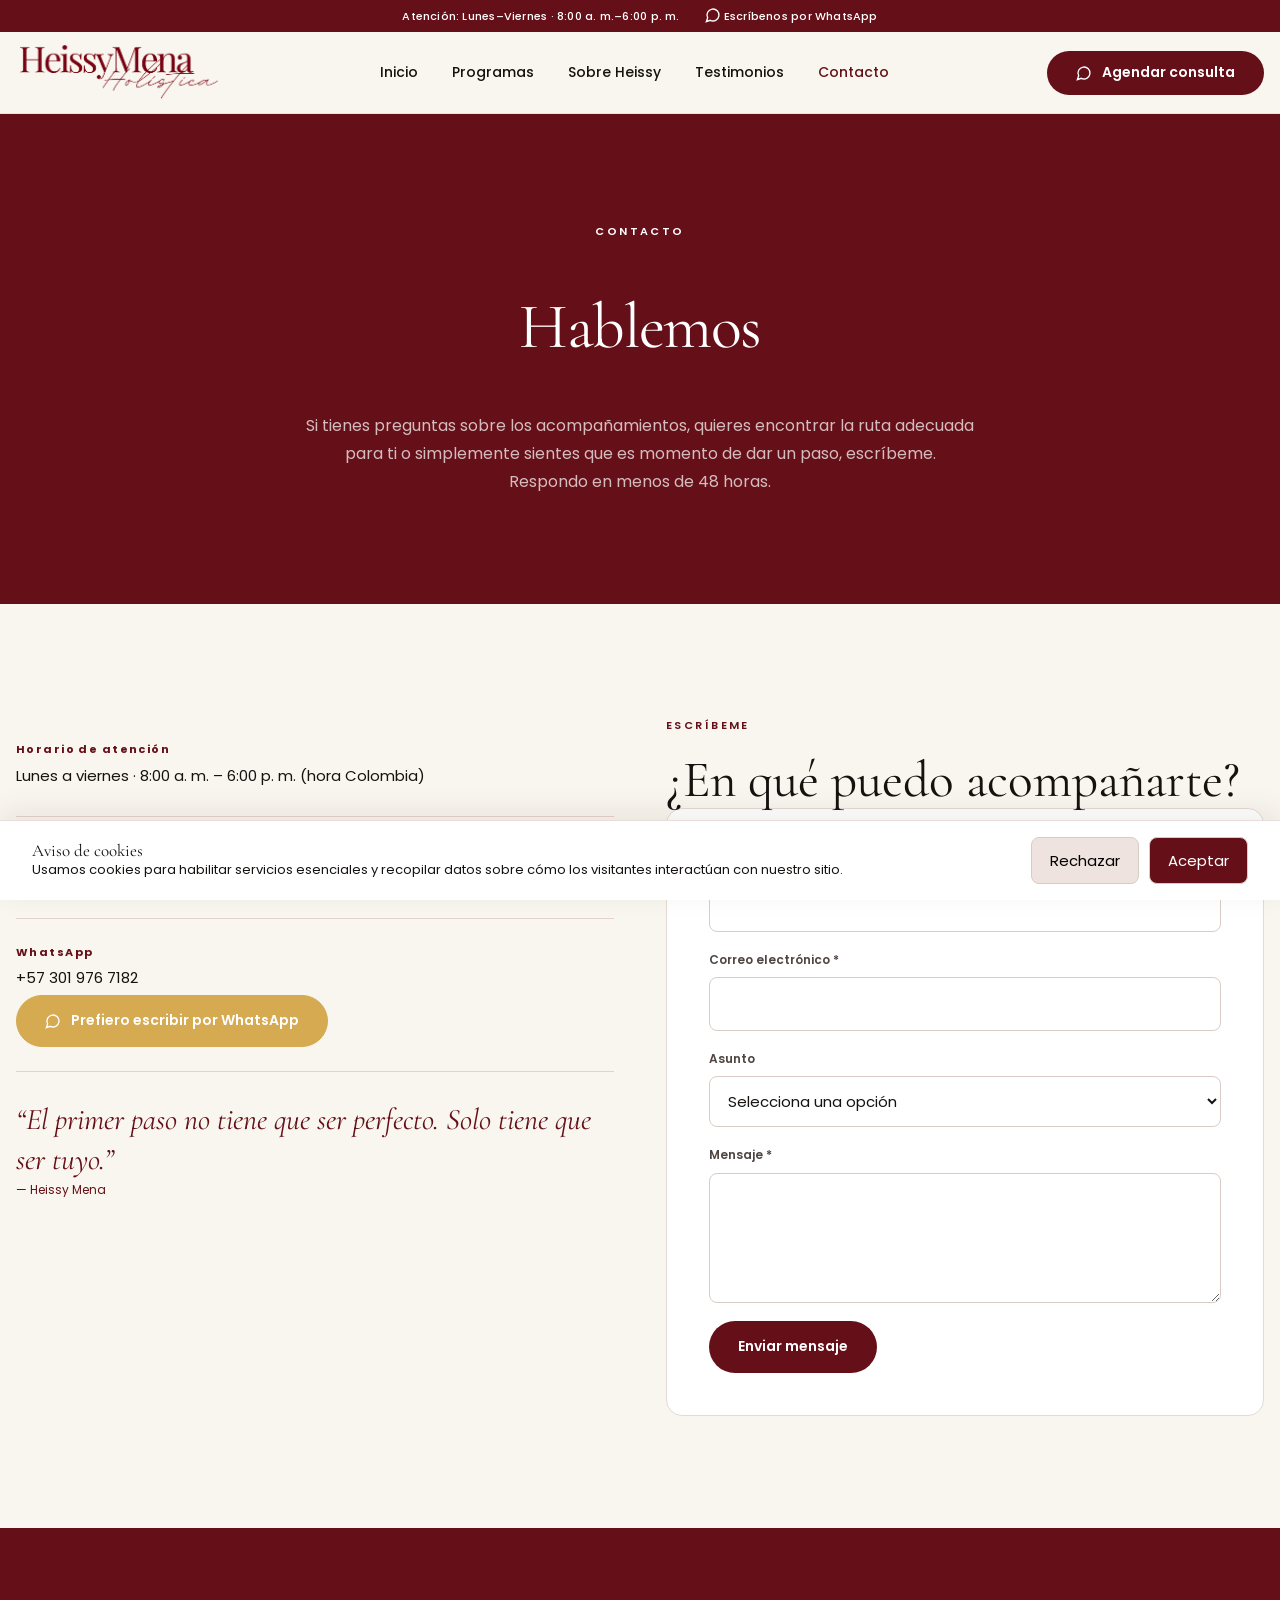
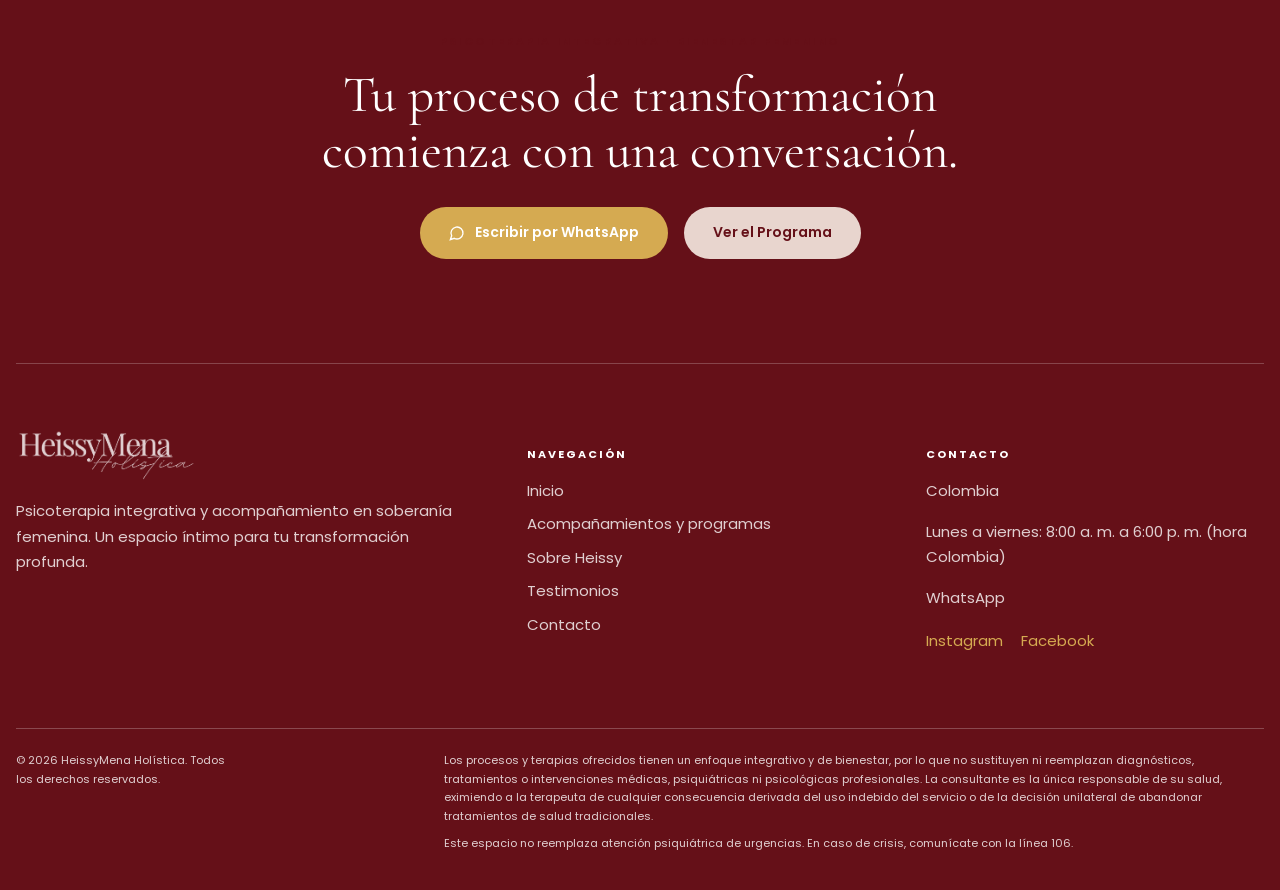
==== commit c8619037: "add: update WhatsApp link styling and improve text alignment across multiple pages" ====
--- a/contacto/index.html
+++ b/contacto/index.html
@@ -1,17 +1,50 @@
 <!DOCTYPE html>
-<html lang="es">
+<html lang="es" prefix="og: https://ogp.me/ns#">
 <head>
   <meta charset="utf-8">
   <meta name="viewport" content="width=device-width, initial-scale=1">
   <meta name="description" content="Contacto con Heissy Mena.">
   <title>Contacto · HeissyMena</title>
+
+  <link rel="canonical" href="https://heissymenaholistica.com/contacto/">
+  <link rel="image_src" href="https://heissymenaholistica.com/assets/open-graph-heissy-mena.jpg">
+
+  <meta property="og:locale" content="es_CO">
+  <meta property="og:type" content="website">
+  <meta property="og:site_name" content="HeissyMena Holística">
+  <meta property="og:title" content="Contacto · HeissyMena">
+  <meta property="og:description" content="Conversa con Heissy Mena para resolver tus preguntas y encontrar el acompañamiento adecuado para tu proceso.">
+  <meta property="og:url" content="https://heissymenaholistica.com/contacto/">
+  <meta property="og:image" content="https://heissymenaholistica.com/assets/open-graph-heissy-mena.jpg">
+  <meta property="og:image:url" content="https://heissymenaholistica.com/assets/open-graph-heissy-mena.jpg">
+  <meta property="og:image:secure_url" content="https://heissymenaholistica.com/assets/open-graph-heissy-mena.jpg">
+  <meta property="og:image:type" content="image/jpeg">
+  <meta property="og:image:width" content="1200">
+  <meta property="og:image:height" content="630">
+  <meta property="og:image:alt" content="Heissy Mena en su espacio de acompañamiento terapéutico">
+
+  <meta name="twitter:card" content="summary_large_image">
+  <meta name="twitter:title" content="Contacto · HeissyMena">
+  <meta name="twitter:description" content="Conversa con Heissy Mena para resolver tus preguntas y encontrar el acompañamiento adecuado para tu proceso.">
+  <meta name="twitter:image" content="https://heissymenaholistica.com/assets/open-graph-heissy-mena.jpg">
+  <meta name="twitter:image:alt" content="Heissy Mena en su espacio de acompañamiento terapéutico">
+
   <link rel="stylesheet" href="/styles.css?v=20261004">
   <link rel="shortcut icon" href="/favicon.png" type="image/x-icon">
   <script defer src="/app.js?v=20261004"></script>
 </head>
 <body data-page="contacto">
+  <!-- Google tag (gtag.js) -->
+<script async src="https://www.googletagmanager.com/gtag/js?id=G-9C8GVPXBVZ"></script>
+<script>
+  window.dataLayer = window.dataLayer || [];
+  function gtag(){dataLayer.push(arguments);}
+  gtag('js', new Date());
+
+  gtag('config', 'G-9C8GVPXBVZ');
+</script>
   <div class="topbar">
-    <span>Atención: Lunes–Viernes · 8:00 a. m.–6:00 p. m.</span><a href="https://wa.me/573019767182?text=Hola%20Heissy%2C%20me%20gustar%C3%ADa%20agendar%20una%20consulta"><svg width="16" height="16" viewbox="0 0 24 24" fill="none" stroke="currentcolor" stroke-width="2">
+    <span>Atención: Lunes–Viernes · 8:00 a. m.–6:00 p. m.</span><a class="wpp-message-link" href="https://wa.me/573019767182?text=Hola%20Heissy%2C%20me%20gustar%C3%ADa%20agendar%20una%20consulta"><svg width="16" height="16" viewbox="0 0 24 24" fill="none" stroke="currentcolor" stroke-width="2">
     <path d="M7.9 20A9 9 0 1 0 4 16.1L2 22Z"></path></svg> Escríbenos por WhatsApp</a>
   </div>
   <header class="header">
--- a/styles.css
+++ b/styles.css
@@ -742,6 +742,11 @@
   margin: 7px 0 0;
   color: var(--muted);
 }
+.wpp-message-link {
+    display: flex;
+    justify-items: center;
+    column-gap: 3px;
+}
 .social-band {
   background: #fff;
 }
@@ -1177,6 +1182,9 @@
 .contact-row {
   padding: 24px 0;
   border-bottom: 1px solid var(--line);
+}
+.text-center-justify {
+  text-align: justify;
 }
 .contact-row strong {
   display: block;
